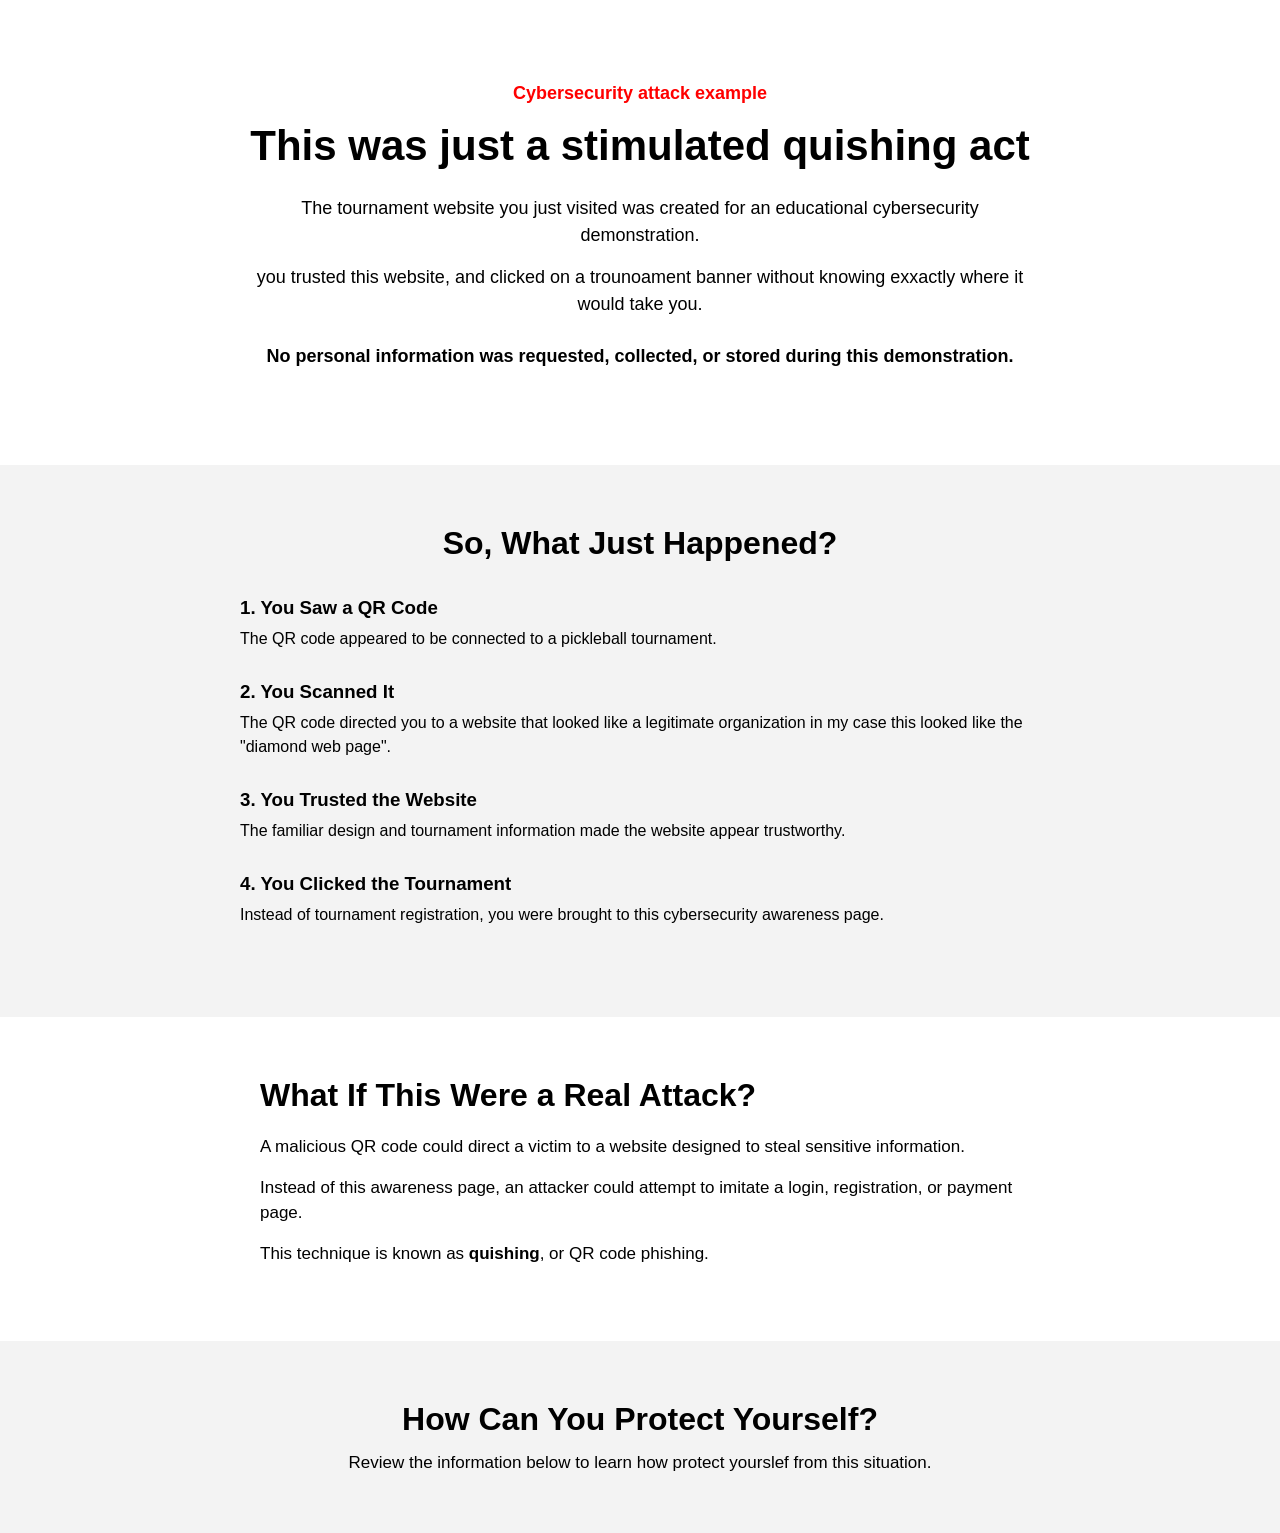
==== awareness.html @ 0eb30b87 "The css for awareness page has been done" ====
<!DOCTYPE html>
<html lang="en">

<head>
    <meta charset="UTF-8">

    <meta name="viewport"
          content="width=device-width, initial-scale=1.0">

    <title>Quishing Awareness</title>

    <link rel="stylesheet" href="style.css">
</head>


<body class="awareness-page">

    <!-- revling of what happend -->

    <section class="reveal">

        <div class="reveal-box">

            <p class="alert-label">
                Cybersecurity attack example
            </p>

            <h1>
                This was just a stimulated quishing act
            </h1>

            <p class="reveal-intro">
                The tournament website you just visited was
                created for an educational cybersecurity
                demonstration.
            </p>

            <p>
                you trusted this website, and clicked on a trounoament banner without knowing exxactly where it would take you. 
            </p>

            <p class="safe-message">
                No personal information was requested, collected,
                or stored during this demonstration.
            </p>

        </div>

    </section>


    <!-- a little bit explaination of what happened -->

    <section class="explanation">

        <h2>So, What Just Happened?</h2>

        <div class="steps">

            <div class="step">
                <h3>1. You Saw a QR Code</h3>

                <p>
                    The QR code appeared to be connected to a
                    pickleball tournament.
                </p>
            </div>


            <div class="step">
                <h3>2. You Scanned It</h3>

                <p>
                    The QR code directed you to a website that
                    looked like a legitimate organization in my case this looked like the "diamond web page".
                </p>
            </div>


            <div class="step">
                <h3>3. You Trusted the Website</h3>

                <p>
                    The familiar design and tournament information
                    made the website appear trustworthy.
                </p>
            </div>


            <div class="step">
                <h3>4. You Clicked the Tournament</h3>

                <p>
                    Instead of tournament registration, you were
                    brought to this cybersecurity awareness page.
                </p>
            </div>

        </div>

    </section>


    <!-- in a real case scenario -->

    <section class="real-attack">

        <h2>What If This Were a Real Attack?</h2>

        <p>
            A malicious QR code could direct a victim to a
            website designed to steal sensitive information.
        </p>

        <p>
            Instead of this awareness page, an attacker could attempt
            to imitate a login, registration, or payment page.
        </p>

        <p>
            This technique is known as <strong>quishing</strong>,
            or QR code phishing.
        </p>

    </section>


    <!-- this is where i ll put my flyer -->

    <section class="infographic-section">

        <h2>How Can You Protect Yourself?</h2>

        <p>
            Review the information below to learn
            how protect yourslef from this situation. 
        </p>

        <!-- Canva infographic will go here later -->

    </section>

</body>

</html>
---- style.css ----
/* Reset browser default spacing */
* {
    margin: 0;
    padding: 0;
    box-sizing: border-box;
}

body {
    font-family: Arial, Helvetica, sans-serif;
}


/* =========================
   HEADER
========================= */

.header {
    height: 280px;
    background-color: #0f0f0f;

    display: flex;
    justify-content: space-between;
    align-items: flex-start;

    padding: 30px 40px;
}

.logo {
    color: white;
}

.logo h2 {
    font-size: 20px;
    letter-spacing: 3px;
}

.logo p {
    font-size: 12px;
    letter-spacing: 4px;
    margin-top: 5px;
}

.header nav {
    margin-right: 350px;
}

.header nav a {
    color: white;
    text-decoration: none;
    font-size: 16px;
}


/* =========================
   HERO
========================= */

.hero {
    height: 580px;

    background-image:
        linear-gradient(
            rgba(0, 0, 0, 0.35),
            rgba(0, 0, 0, 0.35)
        ),
        url("images/hero.jpg");

    background-size: cover;
    background-position: center;

    display: flex;
    justify-content: center;
    align-items: center;
}

.hero h1 {
    color: white;
    font-size: 60px;
    font-weight: normal;
    letter-spacing: 8px;
}


/* =========================
   UPCOMING TOURNAMENTS
========================= */

.tournaments {
    background-color: rgb(101, 60, 144);

    padding: 70px 20px 110px;

    text-align: center;
}

.tournaments h2 {
    color: white;
    font-size: 42px;
    font-weight: normal;
    margin-bottom: 60px;
}


/* Temporary tournament box */

.tournament-card {
    width: 80%;
    max-width: 980px;
    margin: auto;
}

.tournament-card img {
    width: 100%;
    height: auto;
    display: block;
}

/* =========================================
   AWARENESS PAGE
========================================= */

.awareness-page {
    background-color: white;
    color: black;
}


/* MAIN REVEAL */

.reveal {
    text-align: center;
    padding: 80px 20px;
}

.reveal-box {
    max-width: 800px;
    margin: auto;
}

.alert-label {
    color: red;
    font-weight: bold;
    margin-bottom: 15px;
}

.reveal-box h1 {
    font-size: 42px;
    margin-bottom: 25px;
}

.reveal-box p {
    font-size: 18px;
    line-height: 1.5;
    margin-bottom: 15px;
}

.safe-message {
    font-weight: bold;
    margin-top: 25px;
}


/* WHAT HAPPENED */

.explanation {
    background-color: #f3f3f3;
    padding: 60px 20px;
}

.explanation h2 {
    text-align: center;
    font-size: 32px;
    margin-bottom: 35px;
}

.steps {
    max-width: 800px;
    margin: auto;
}

.step {
    margin-bottom: 30px;
}

.step h3 {
    margin-bottom: 8px;
}

.step p {
    line-height: 1.5;
}


/* REAL ATTACK */

.real-attack {
    padding: 60px 20px;
    max-width: 800px;
    margin: auto;
}

.real-attack h2 {
    font-size: 32px;
    margin-bottom: 20px;
}

.real-attack p {
    font-size: 17px;
    line-height: 1.5;
    margin-bottom: 15px;
}


/* CANVA FLYER SECTION */

.infographic-section {
    background-color: #f3f3f3;
    text-align: center;
    padding: 60px 20px;
}

.infographic-section h2 {
    font-size: 32px;
    margin-bottom: 15px;
}

.infographic-section p {
    font-size: 17px;
}
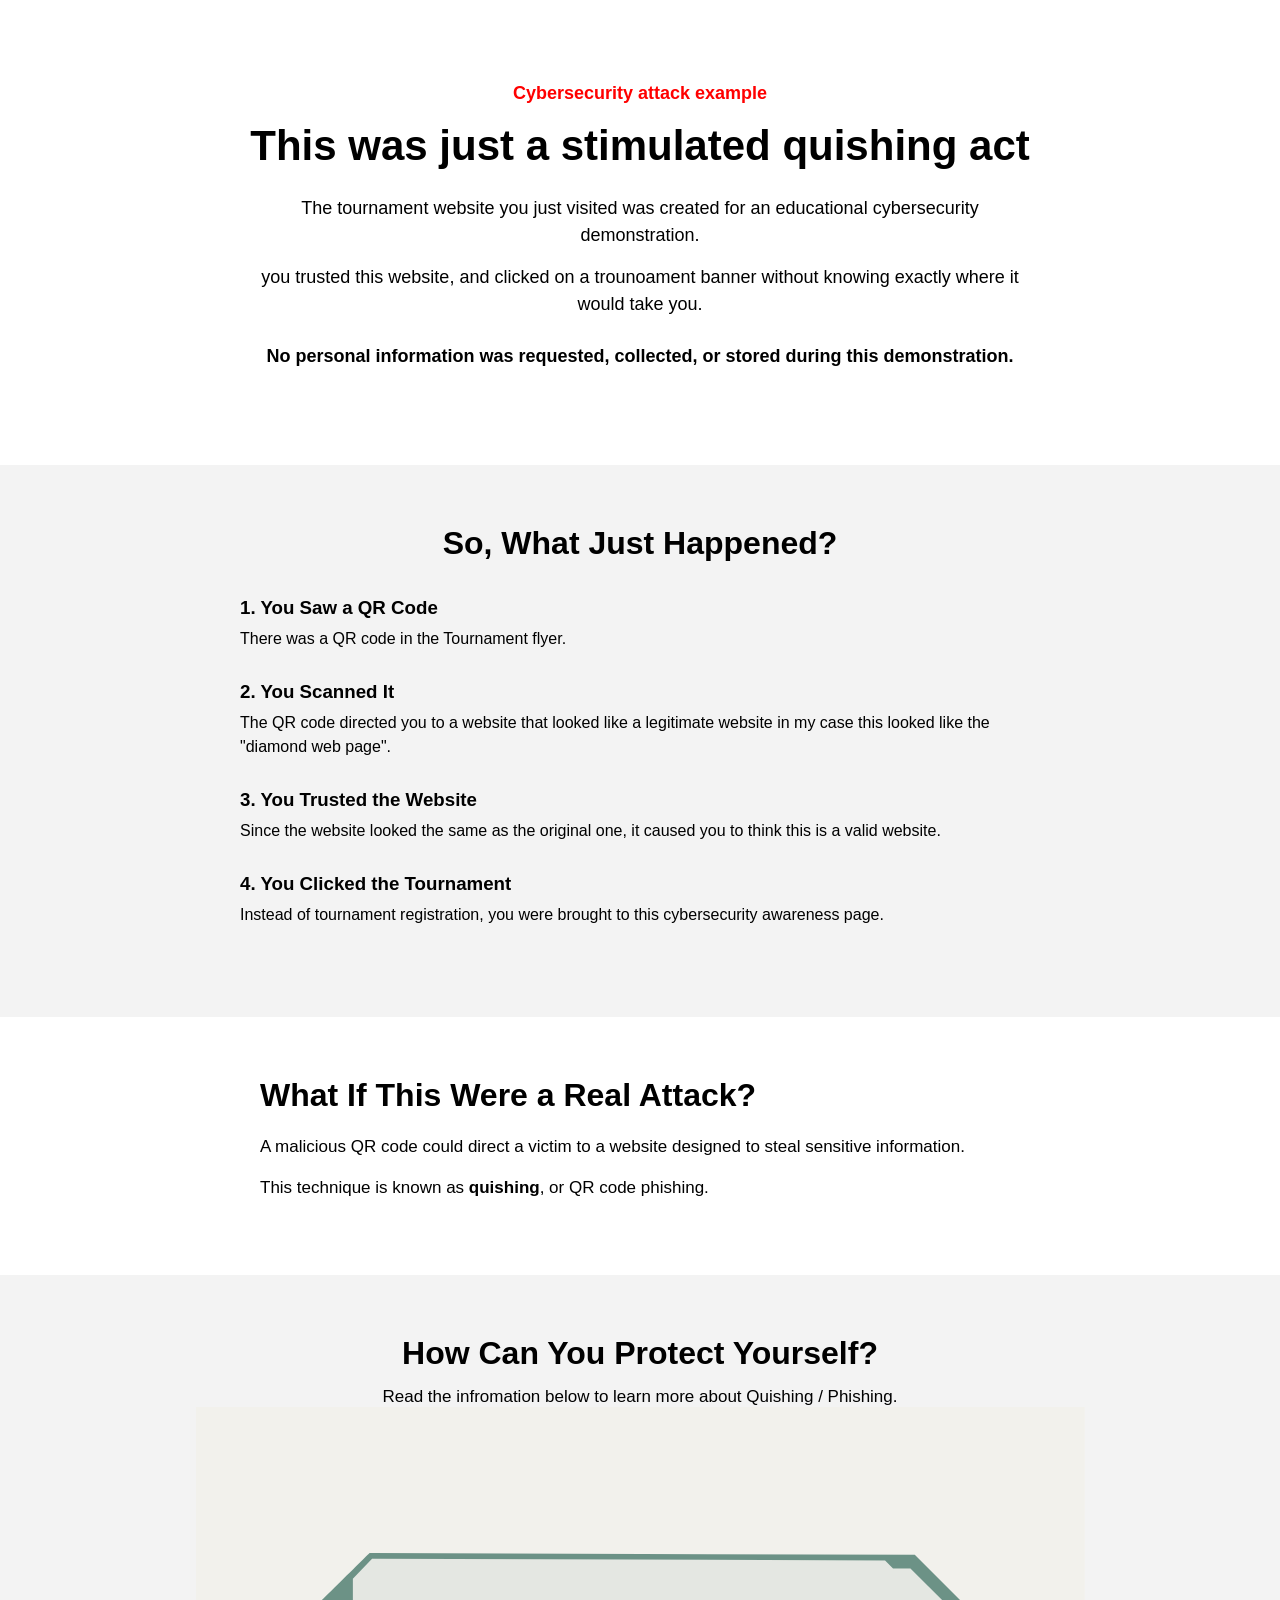
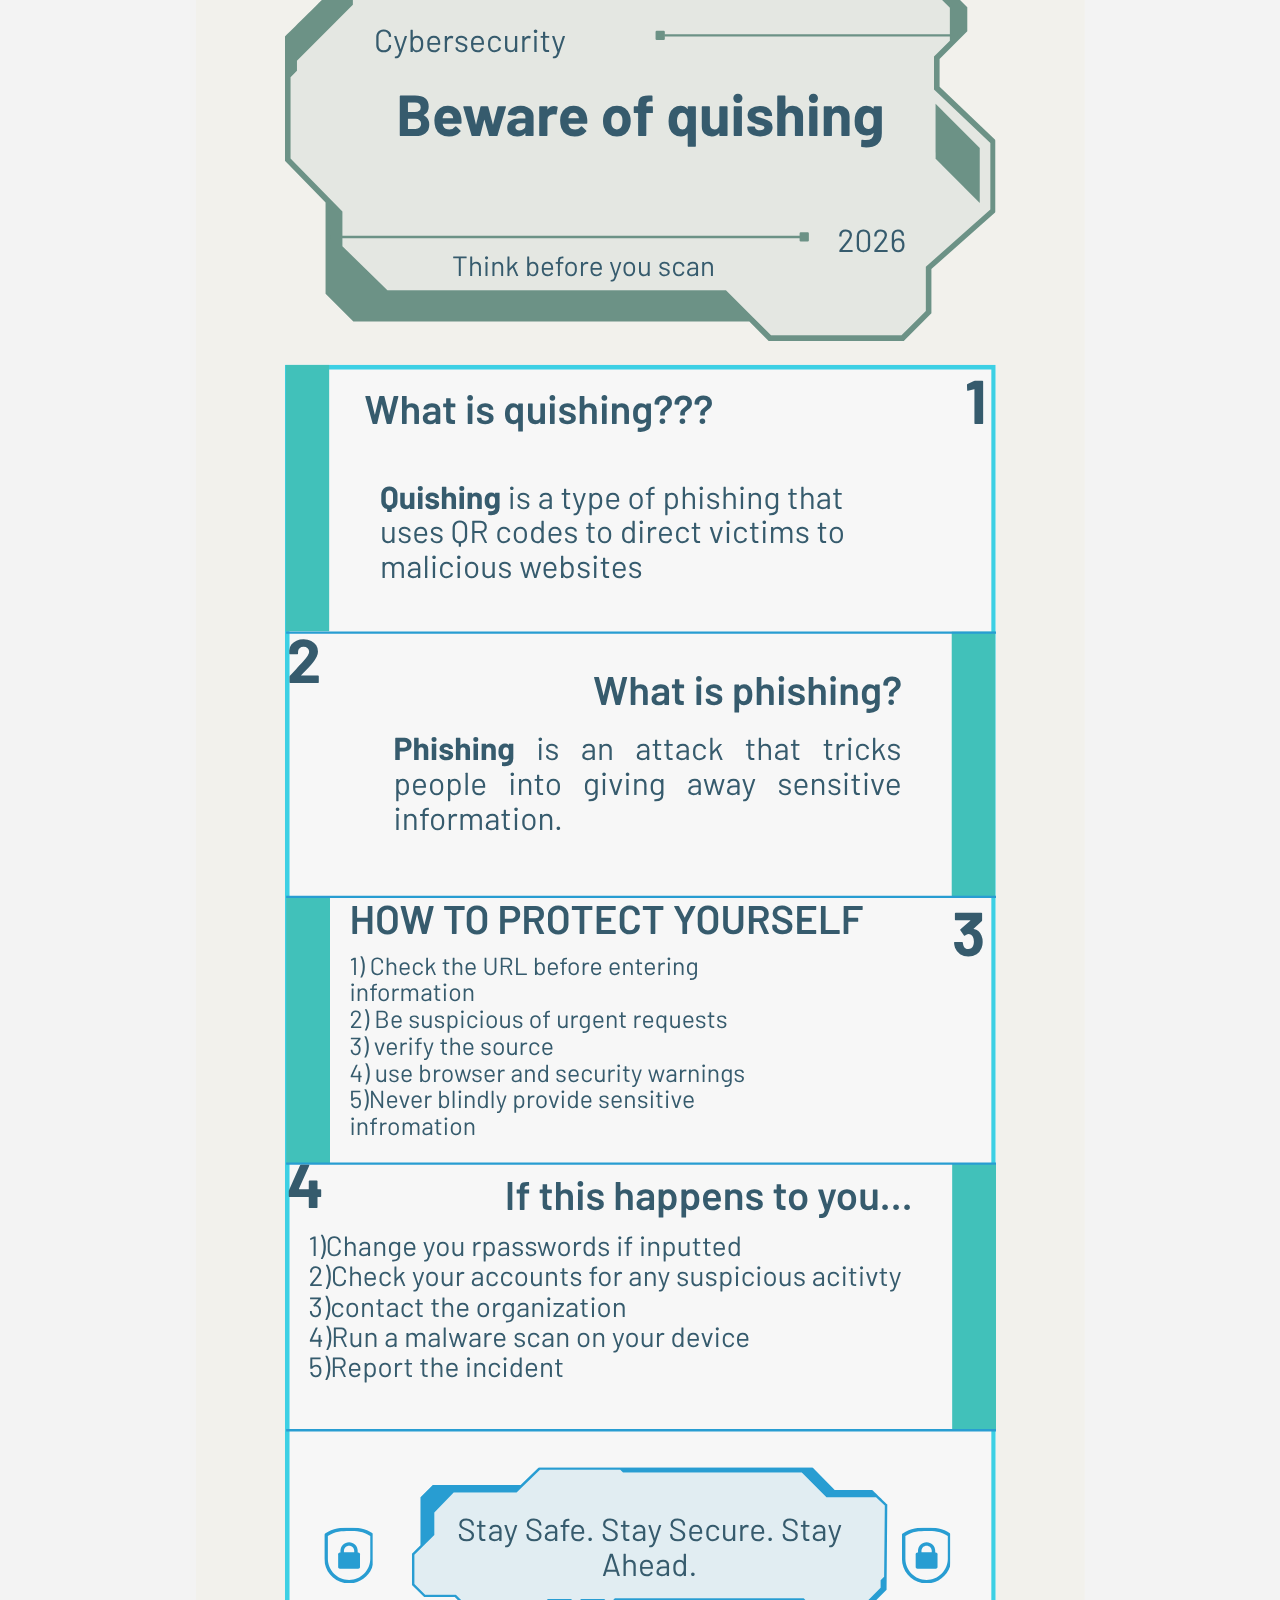
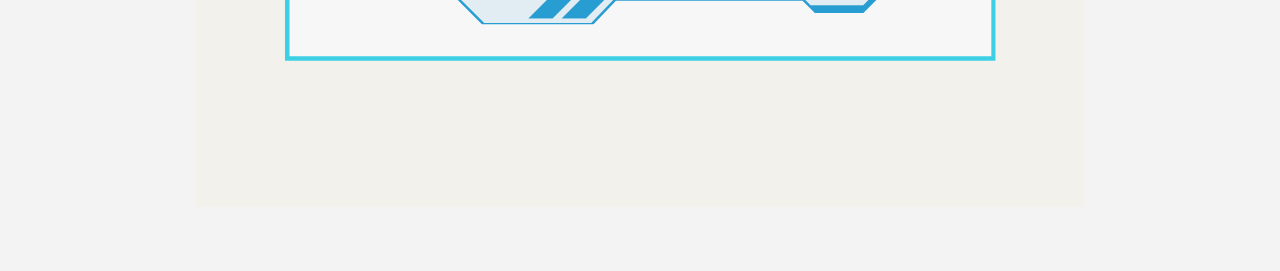
==== commit e3e7fdae: "The education flyer ( made with canva ) has been added to awareness page as png" ====
--- a/awareness.html
+++ b/awareness.html
@@ -36,7 +36,7 @@
             </p>
 
             <p>
-                you trusted this website, and clicked on a trounoament banner without knowing exxactly where it would take you. 
+                you trusted this website, and clicked on a trounoament banner without knowing exactly where it would take you. 
             </p>
 
             <p class="safe-message">
@@ -61,8 +61,7 @@
                 <h3>1. You Saw a QR Code</h3>
 
                 <p>
-                    The QR code appeared to be connected to a
-                    pickleball tournament.
+                    There was a QR code in the Tournament flyer. 
                 </p>
             </div>
 
@@ -72,7 +71,7 @@
 
                 <p>
                     The QR code directed you to a website that
-                    looked like a legitimate organization in my case this looked like the "diamond web page".
+                    looked like a legitimate website in my case this looked like the "diamond web page".
                 </p>
             </div>
 
@@ -81,8 +80,8 @@
                 <h3>3. You Trusted the Website</h3>
 
                 <p>
-                    The familiar design and tournament information
-                    made the website appear trustworthy.
+                    Since the website looked the same as the original 
+                    one, it caused you to think this is a valid website. 
                 </p>
             </div>
 
@@ -113,11 +112,6 @@
         </p>
 
         <p>
-            Instead of this awareness page, an attacker could attempt
-            to imitate a login, registration, or payment page.
-        </p>
-
-        <p>
             This technique is known as <strong>quishing</strong>,
             or QR code phishing.
         </p>
@@ -132,11 +126,11 @@
         <h2>How Can You Protect Yourself?</h2>
 
         <p>
-            Review the information below to learn
-            how protect yourslef from this situation. 
+            Read the infromation below to learn more about Quishing / Phishing.
         </p>
 
-        <!-- Canva infographic will go here later -->
+        <img src="images/quishing-awareness.png"
+         alt="Quishing Cybersecurity Awareness Guide">
 
     </section>
 
--- a/style.css
+++ b/style.css
@@ -226,4 +226,5 @@
 
 .infographic-section p {
     font-size: 17px;
-}+}
+
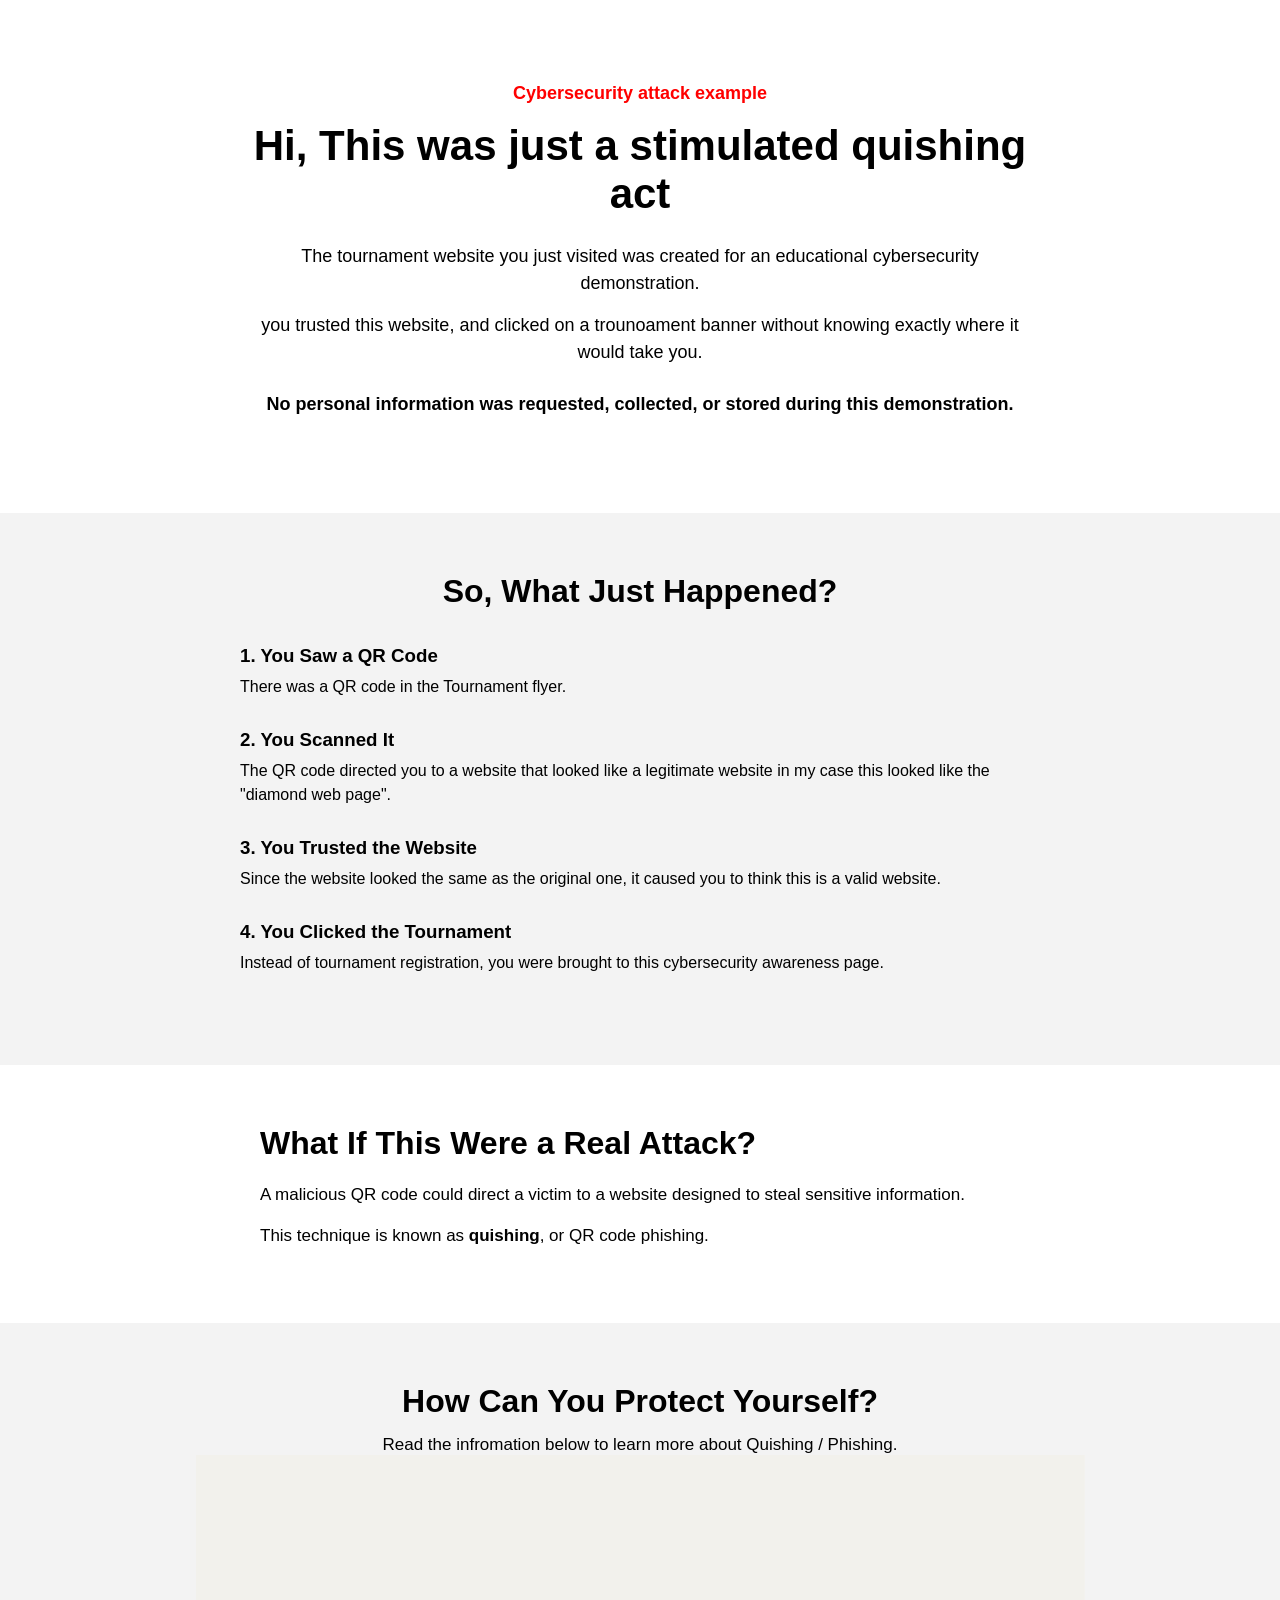
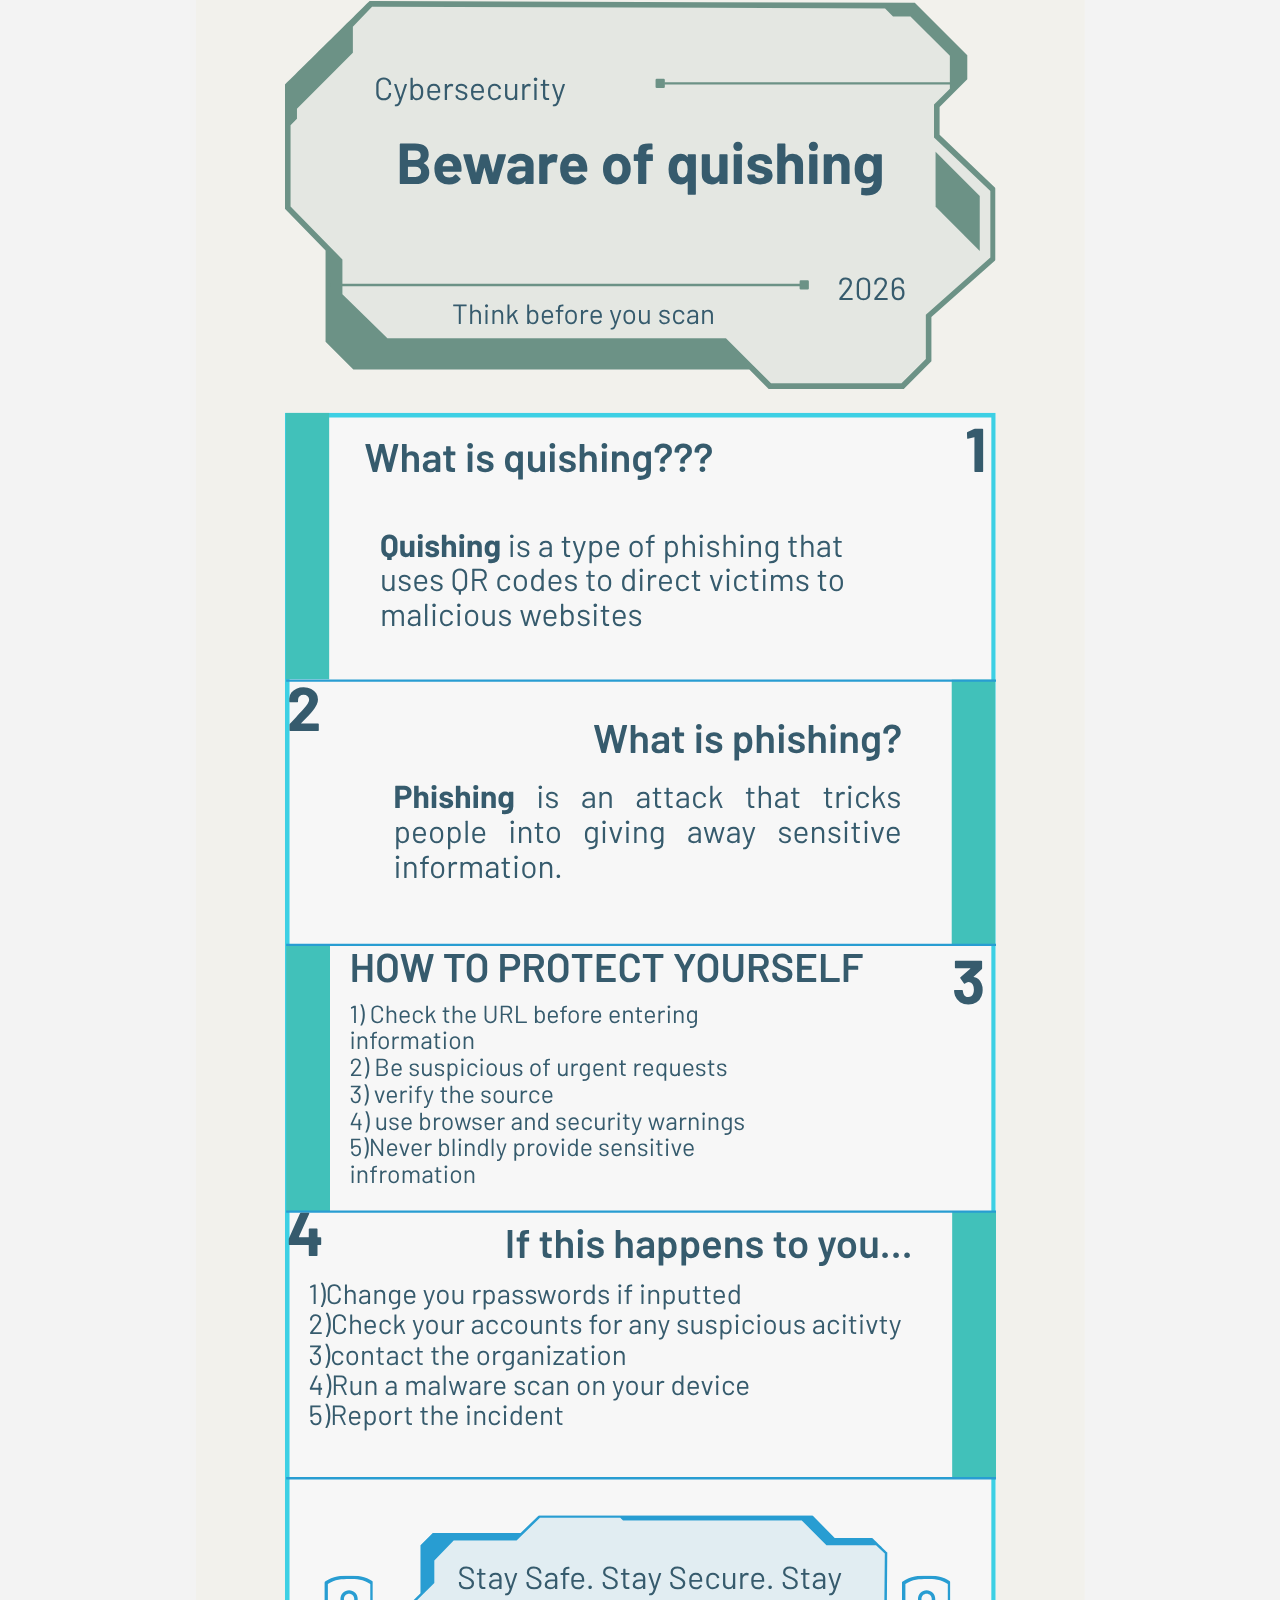
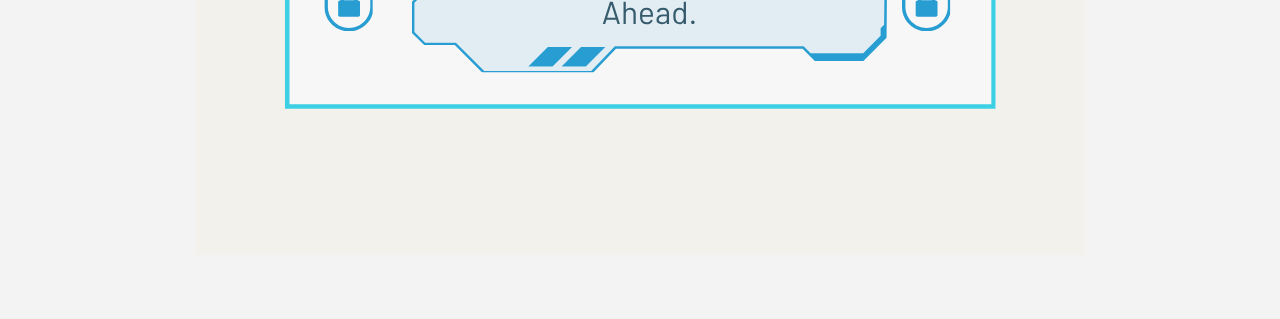
==== commit b3d14452: "adding hi to awareness to learn how to change a live server" ====
--- a/awareness.html
+++ b/awareness.html
@@ -26,7 +26,7 @@
             </p>
 
             <h1>
-                This was just a stimulated quishing act
+                Hi, This was just a stimulated quishing act
             </h1>
 
             <p class="reveal-intro">
